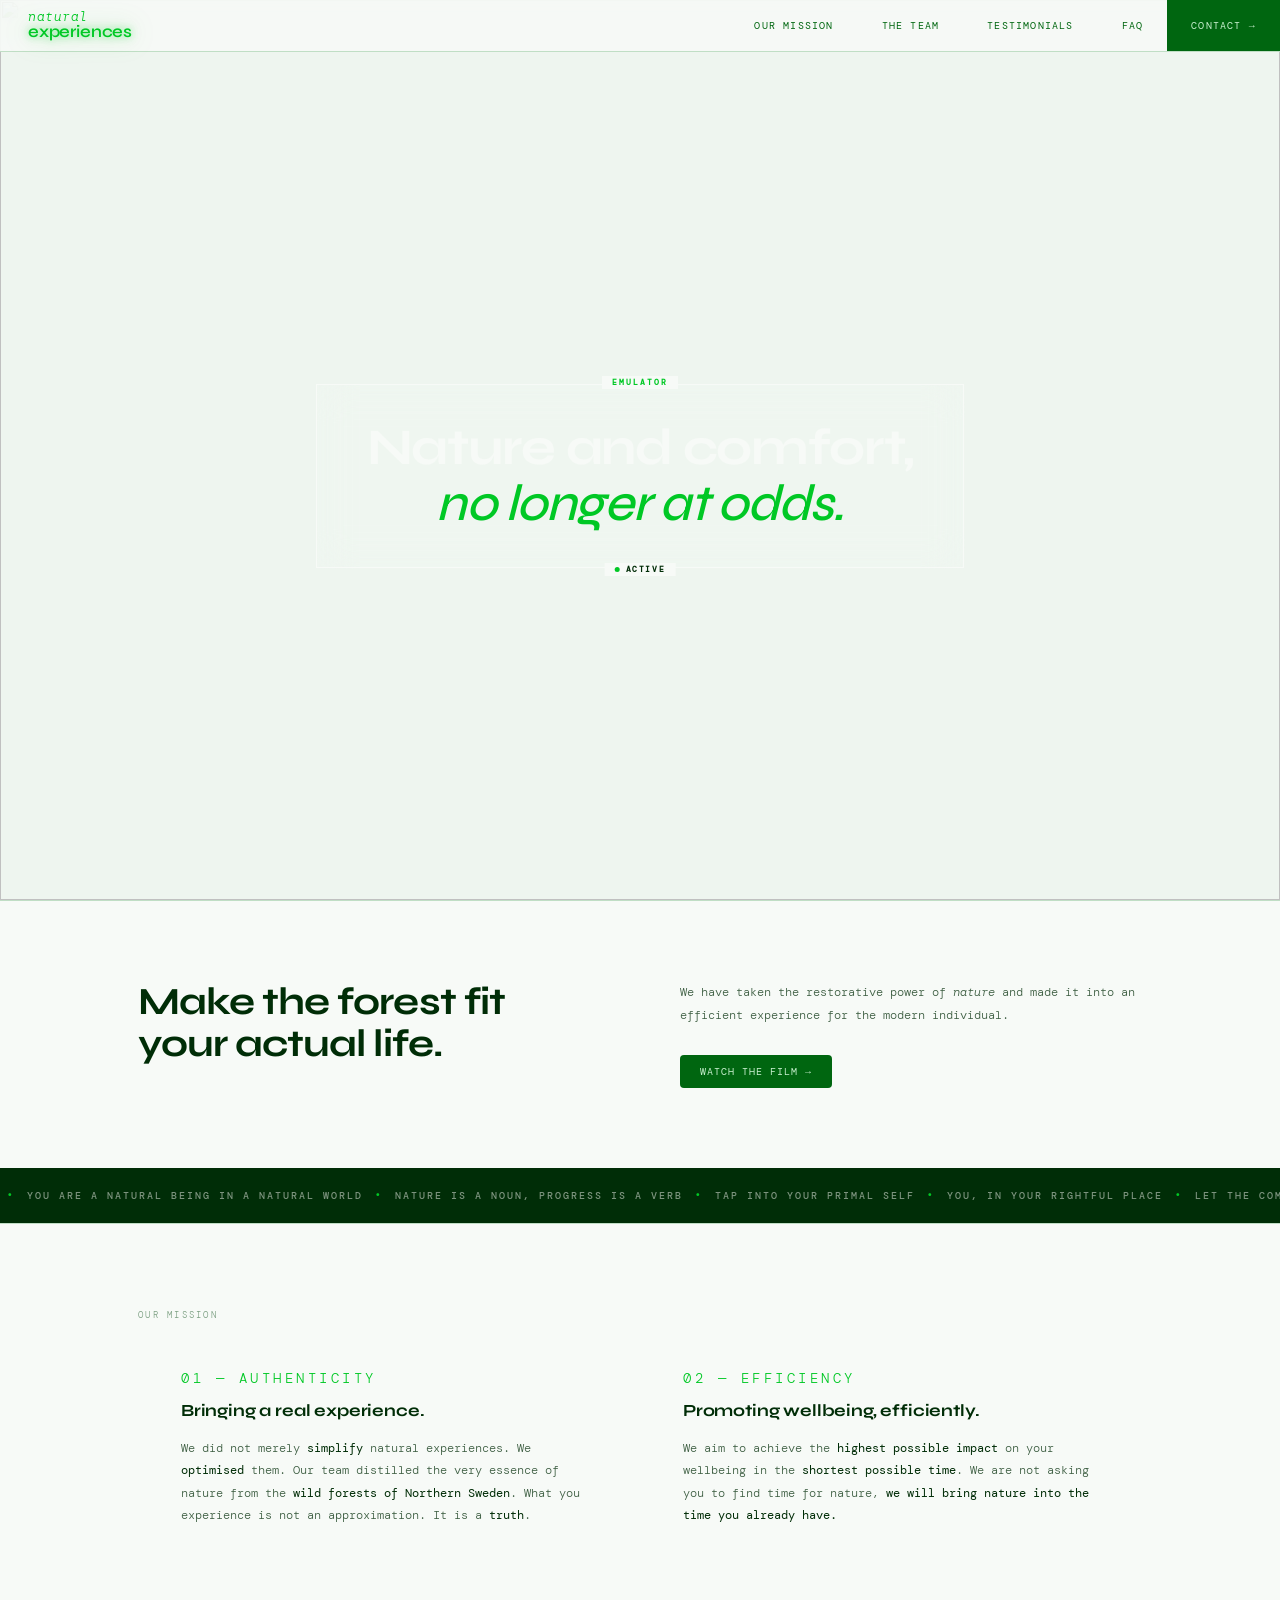
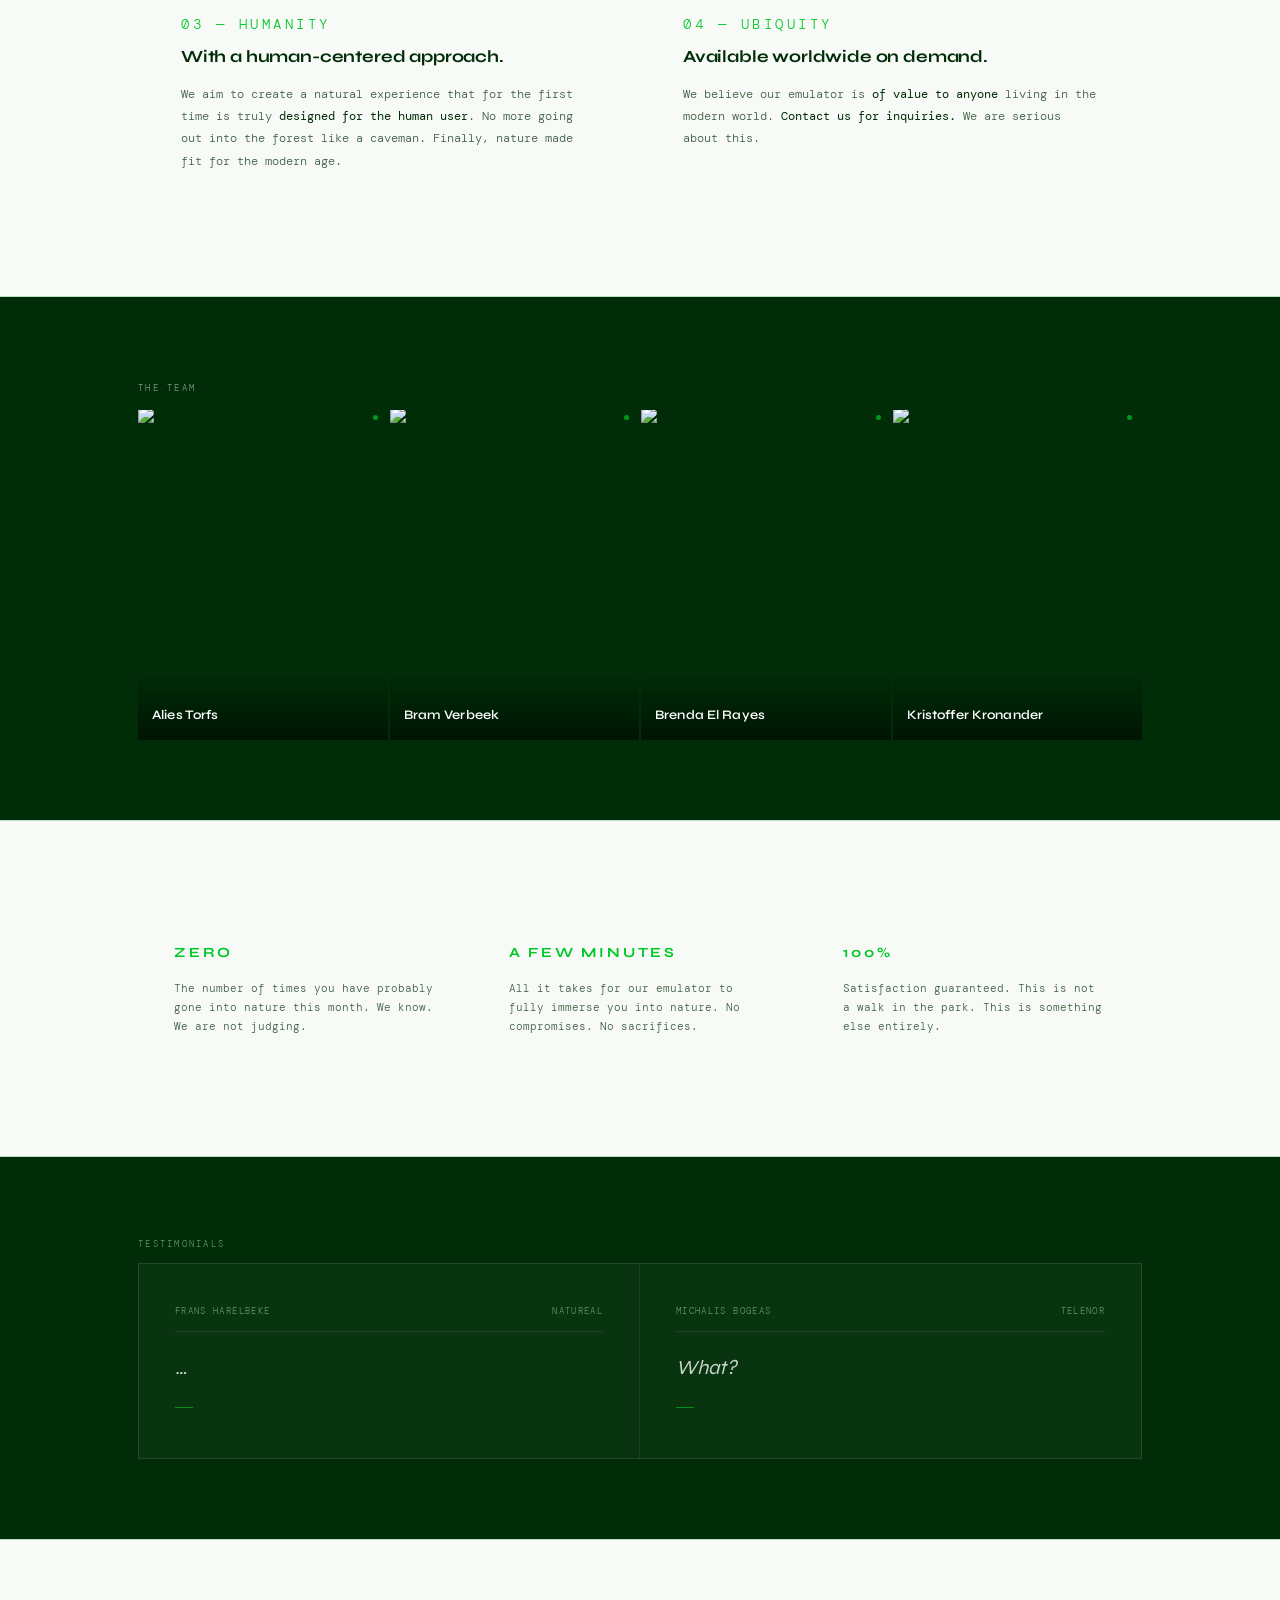
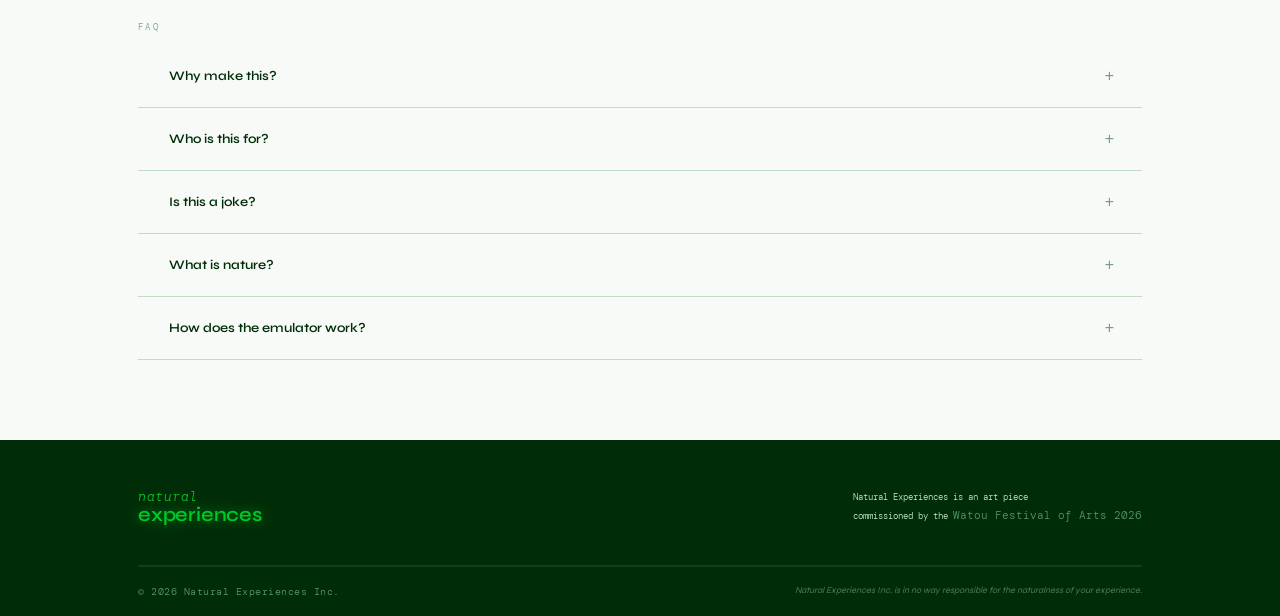
==== naturalexperiences.html @ 4c8d358d "First commit" ====
<!DOCTYPE html>
<html lang="en">
<head>
<meta charset="UTF-8">
<meta name="viewport" content="width=device-width, initial-scale=1.0">
<title>Natural Experiences</title>
<link rel="preconnect" href="https://fonts.googleapis.com">
<link rel="preconnect" href="https://fonts.gstatic.com" crossorigin>
<link href="https://fonts.googleapis.com/css2?family=Syne:ital,wght@0,400;0,600;0,700;0,800;1,400;1,600&family=DM+Mono:ital,wght@0,300;0,400;0,500;1,300;1,400&display=swap" rel="stylesheet">

<link rel="stylesheet" href="styles.css">
</head>
<body>

<!-- NAV -->
<nav>
  <a class="nav-logo" href="#">
    <span class="logo-natural">natural</span>
    <span class="logo-experiences">experiences</span>
  </a>
  <ul class="nav-links">
    <li><a href="#protocols">Our Mission</a></li>
    <li><a href="#personnel">The Team</a></li>
    <li><a href="#feedback">Testimonials</a></li>
    <li><a href="#documentation">FAQ</a></li>
    <li><a href="mailto:hello@naturalexperienc.es" class="nav-cta">Contact →</a></li>
  </ul>
</nav>

<!-- HERO -->
<div class="hero">
  <!-- Swap this <img> for a <video autoplay muted loop playsinline preload="auto"><source src="hero-bg.mp4" type="video/mp4"></video> when the .mp4 is ready -->
  <img class="hero-video" src="img/hero-bg.jpg" alt="">
  <div class="hero-overlay"></div>
  <div class="hero-gradient"></div>
  <div class="hero-vlines"></div>
  <div class="hero-corner tl"></div>
  <div class="hero-corner tr"></div>
  <div class="hero-corner bl"></div>
  <div class="hero-corner br"></div>
  <div class="hero-center">
    <div class="hero-frame">
      <div class="hero-frame-br"></div>
      <div class="hero-frame-label">Emulator</div>
      <h1 class="hero-tagline">Nature and comfort,<br><em>no longer at odds.</em></h1>
      <div class="hero-frame-status"><span class="hero-frame-dot"></span> Active</div>
    </div>
  </div>
  <div class="hero-cue"></div>
</div>

<!-- INTRO -->
<section>
  <div class="wrap">
    <div class="intro-grid">
      <div>
        <h2 class="intro-headline reveal">Make the forest fit your actual life.</h2>
      </div>
      <div class="reveal d1">
        <p class="intro-body">We have taken the restorative power of <em>nature</em> and made it into an efficient experience for the modern individual.</p>
        <button type="button" class="btn" id="open-film-modal">Watch the film →</button>
      </div>
    </div>
  </div>
</section>


<!-- MARQUEE STRIP -->
<div class="marquee-strip">
  <div class="marquee-inner">
    <div class="marquee-item"><span>·</span> You are a natural being in a natural world </div>
    <div class="marquee-item"><span>·</span> Nature is a noun, progress is a verb </div>
    <div class="marquee-item"><span>·</span> Tap into your primal self </div>
    <div class="marquee-item"><span>·</span> You, in your rightful place </div>
    <div class="marquee-item"><span>·</span> Let the comforting blanket of nature tuck you in. </div>
    <div class="marquee-item"><span>·</span> Explore your insides by letting in the outside </div>
    <div class="marquee-item"><span>·</span> Are you ready to get natured? </div>
    <div class="marquee-item"><span>·</span> You are a natural being in a natural world </div>
    <div class="marquee-item"><span>·</span> Nature is a noun, progress is a verb </div>
    <div class="marquee-item"><span>·</span> Tap into your primal self </div>
    <div class="marquee-item"><span>·</span> You, in your rightful place </div>
    <div class="marquee-item"><span>·</span> Let the comforting blanket of nature tuck you in. </div>
    <div class="marquee-item"><span>·</span> Explore your insides by letting in the outside </div>
    <div class="marquee-item"><span>·</span> Are you ready to get natured? </div>
  </div>
</div>

<!-- PROTOCOLS -->
<section id="protocols">
  <div class="wrap">
          <span class="section-code">Our Mission</span>
    <div class="protocols-grid">
      <div class="protocol reveal">
        <div class="protocol-code">
          <span>01 — Authenticity</span>
        </div>
        <h3 class="protocol-title">Bringing a real experience.</h3>
        <p class="protocol-text">We did not merely <strong>simplify</strong> natural experiences. We <strong>optimised</strong> them. Our team distilled the very essence of nature from the <strong>wild forests of Northern Sweden</strong>. What you experience is not an approximation. It is a <strong>truth</strong>.</p>
      </div>
      <div class="protocol reveal d1">
        <div class="protocol-code">
          <span>02 — Efficiency</span>
        </div>
        <h3 class="protocol-title">Promoting wellbeing, efficiently.</h3>
        <p class="protocol-text">We aim to achieve the <strong>highest possible impact</strong> on your wellbeing in the <strong>shortest possible time</strong>. We are not asking you to find time for nature, <strong>we will bring nature into the time you already have.</strong></p>
      </div>
      <div class="protocol reveal d2">
        <div class="protocol-code">
          <span>03 — Humanity</span>
        </div>
        <h3 class="protocol-title">With a human-centered approach.</h3>
        <p class="protocol-text">We aim to create a natural experience that for the first time is truly <strong>designed for the human user</strong>. No more going out into the forest like a caveman. Finally, nature made fit for the modern age.</p>
      </div>
      <div class="protocol reveal d1">
        <div class="protocol-code">
          <span>04 — Ubiquity</span>
        </div>
        <h3 class="protocol-title">Available worldwide on demand.</h3>
        <p class="protocol-text">We believe our emulator is <strong>of value to anyone</strong> living in the modern world. <strong>Contact us for inquiries.</strong> We are serious about this.</p>
      </div>
    </div>
  </div>
</section>

<!-- PERSONNEL -->
<section id="personnel">
  <div class="wrap">
    <span class="section-code">The Team</span>
    <div class="personnel-grid">
      <div class="personnel-card reveal">
        <div class="personnel-badge"></div>
        <div class="personnel-badge-dot"></div>
        <img src="img/alies.jpg" alt="Alies Torfs" loading="lazy">
        <div class="personnel-overlay">
          <div class="personnel-name">Alies Torfs</div>
        </div>
      </div>
      <div class="personnel-card reveal d1">
        <div class="personnel-badge"></div>
        <div class="personnel-badge-dot"></div>
        <img src="img/bram.jpg" alt="Bram Verbeek" loading="lazy">
        <div class="personnel-overlay">
          <div class="personnel-name">Bram Verbeek</div>
        </div>
      </div>
      <div class="personnel-card reveal d2">
        <div class="personnel-badge"></div>
        <div class="personnel-badge-dot"></div>
        <img src="img/brenda.jpg" alt="Brenda El Rayes" loading="lazy">
        <div class="personnel-overlay">
          <div class="personnel-name">Brenda El Rayes</div>
        </div>
      </div>
      <div class="personnel-card reveal d3">
        <div class="personnel-badge"></div>
        <div class="personnel-badge-dot"></div>
        <img src="img/kristoffer.jpg" alt="Kristoffer Kronander" loading="lazy">
        <div class="personnel-overlay">
          <div class="personnel-name">Kristoffer Kronander</div>
        </div>
      </div>
    </div>
  </div>
</section>

<!-- WELLNESS AUDIT -->
<section>
  <div class="wrap">
    <div class="audit-grid">
      <div class="audit-cell reveal">
        <div class="audit-num">Zero</div>
        <p class="audit-desc">The number of times you have probably gone into nature this month. We know. We are not judging.</p>
        <div class="audit-bar" style="width: 0%"></div>
      </div>
      <div class="audit-cell reveal d1">
        <div class="audit-num">A few minutes</div>
        <p class="audit-desc">All it takes for our emulator to fully immerse you into nature. No compromises. No sacrifices.</p>
        <div class="audit-bar" style="width: 0%"></div>
      </div>
      <div class="audit-cell reveal d2">
        <div class="audit-num">100%</div>
        <p class="audit-desc">Satisfaction guaranteed. This is not a walk in the park. This is something else entirely.</p>
        <div class="audit-bar" style="width: 0%"></div>
      </div>
    </div>
  </div>
</section>

<!-- PARTICIPANT FEEDBACK -->
<section class="feedback-section" id="feedback">
  <div class="wrap">
    <div class="section-header">
      <span class="section-code">Testimonials</span>
    </div>
    <div class="feedback-form reveal">
      <div class="feedback-entries">
        <div class="feedback-entry">
          <div class="feedback-entry-header">
            <span>Frans Harelbeke</span>
            <span>NatuReal</span>
          </div>
          <p class="feedback-quote">…</p>
          <div class="feedback-line"></div>
        </div>
        <div class="feedback-entry">
          <div class="feedback-entry-header">
            <span>Michalis Bogeas</span>
            <span>Telenor</span>
          </div>
          <p class="feedback-quote">What?</p>
          <div class="feedback-line"></div>
        </div>
      </div>
    </div>
  </div>
</section>

<!-- DOCUMENTATION / FAQ -->
<section id="documentation">
  <div class="wrap">
    <div class="section-header">
      <span class="section-code">FAQ</span>
    </div>
      <div class="doc-content">

        <div class="faq-item">
          <button class="faq-q" onclick="toggle(this)">
            <span class="faq-num">6.1</span>
            <span class="faq-q-text">Why make this?</span>
            <span class="faq-icon">+</span>
          </button>
          <div class="faq-body">
            <div class="faq-body-inner">
              <p>Mankind now lives in a world of its own making. Large parts of our days are spent in an environment - be it digital or urban - ruled by the proclivities of the human eye. Although this has made us more productive, safer and healthier than ever, humans long for natural experiences. This poses a conundrum: sacrificing precious time and space towards such experiences does not fit our busy modern world. To bridge this gap, we have developed a full immersion into the natural which can be housed indoors. </p>
            </div>
          </div>
        </div>

        <div class="faq-item">
          <button class="faq-q" onclick="toggle(this)">
            <span class="faq-num">6.2</span>
            <span class="faq-q-text">Who is this for?</span>
            <span class="faq-icon">+</span>
          </button>
          <div class="faq-body">
            <div class="faq-body-inner">
           </div>
          </div>
        </div>

        <div class="faq-item">
          <button class="faq-q" onclick="toggle(this)">
            <span class="faq-num">6.3</span>
            <span class="faq-q-text">Is this a joke?</span>
            <span class="faq-icon">+</span>
          </button>
          <div class="faq-body">
            <div class="faq-body-inner">
              <p>We do not consider the wellness of our customers to be a laughing matter. Our emulator constitutes a sincere attempt to close the growing chasm between nature and society. </p>
            </div>
          </div>
        </div>

        <div class="faq-item">
          <button class="faq-q" onclick="toggle(this)">
            <span class="faq-num">6.4</span>
            <span class="faq-q-text">What is nature?</span>
            <span class="faq-icon">+</span>
          </button>
          <div class="faq-body">
            <div class="faq-body-inner">
            </div>
          </div>
        </div>

        <div class="faq-item">
          <button class="faq-q" onclick="toggle(this)">
            <span class="faq-num">6.5</span>
            <span class="faq-q-text">How does the emulator work?</span>
            <span class="faq-icon">+</span>
          </button>
          <div class="faq-body">
            <div class="faq-body-inner">
            </div>
          </div>
        </div>

    </div>
  </div>
</section>

<!-- FILM MODAL -->
<div class="film-modal" id="film-modal" aria-hidden="true">
  <div class="film-modal-dialog" role="dialog" aria-modal="true" aria-label="Natural Experiences film">
    <button type="button" class="film-modal-close" id="close-film-modal" aria-label="Close video">Close</button>
    <video id="film-player" controls preload="metadata" playsinline>
      <source src="img/commercial-film.mp4" type="video/mp4">
      Your browser does not support the video tag.
    </video>
  </div>
</div>

<!-- FOOTER -->
<footer>
  <div class="wrap">
    <div class="footer-top">
      <div>
        <div class="footer-logo">
          <div style="font-family:var(--font-mono);font-style:italic;font-weight:300;font-size:13px;color:var(--green-accent);line-height:1.1;letter-spacing:0.04em">natural</div>
          <div style="font-family:var(--font-display);font-weight:600;font-size:20px;color:var(--green-accent);letter-spacing:-0.01em;line-height:1;filter:drop-shadow(0 0 6px rgba(0,200,37,0.5))">experiences</div>
        </div>
      </div>
      <div class="footer-links">
        <div class="footer-col">
          <ul>
            <li> Natural Experiences is an art piece <br> commissioned by the <a href="https://www.kunstenfestivalwatou.be/en/" target="_blank">Watou Festival of Arts 2026</a></li>
          </ul>
        </div>
      </div>
    </div>
    <div class="footer-bottom">
      <span class="footer-copy">© 2026 Natural Experiences Inc.</span>
      <span class="footer-disc">Natural Experiences Inc. is in no way responsible for the naturalness of your experience.</span>
    </div>
  </div>
</footer>

<script>
  window.addEventListener('scroll', () => {
    document.querySelector('nav').style.borderBottomColor = scrollY > 20 ? 'var(--line)' : 'var(--line)';
  });

  const io = new IntersectionObserver(entries => {
    entries.forEach(e => { if (e.isIntersecting) { e.target.classList.add('visible'); io.unobserve(e.target); } });
  }, { threshold: 0.07 });
  document.querySelectorAll('.reveal').forEach(el => io.observe(el));

  function toggle(btn) {
    const item = btn.closest('.faq-item');
    const open = item.classList.contains('open');
    document.querySelectorAll('.faq-item.open').forEach(i => i.classList.remove('open'));
    if (!open) item.classList.add('open');
  }

  const openFilmModalBtn = document.getElementById('open-film-modal');
  const closeFilmModalBtn = document.getElementById('close-film-modal');
  const filmModal = document.getElementById('film-modal');
  const filmPlayer = document.getElementById('film-player');
  const filmPlayDelayMs = 100;
  let filmPlayTimeout = null;

  function openFilmModal() {
    filmModal.classList.add('open');
    filmModal.setAttribute('aria-hidden', 'false');
    document.body.classList.add('no-scroll');
    clearTimeout(filmPlayTimeout);
    filmPlayTimeout = setTimeout(() => {
      if (filmModal.classList.contains('open')) {
        filmPlayer.play().catch(() => {});
      }
    }, filmPlayDelayMs);
  }

  function closeFilmModal() {
    filmModal.classList.remove('open');
    filmModal.setAttribute('aria-hidden', 'true');
    document.body.classList.remove('no-scroll');
    clearTimeout(filmPlayTimeout);
    filmPlayer.pause();
    try {
      filmPlayer.currentTime = 0;
    } catch (_) {}
  }

  openFilmModalBtn.addEventListener('click', openFilmModal);
  closeFilmModalBtn.addEventListener('click', closeFilmModal);
  filmModal.addEventListener('click', e => {
    if (e.target === filmModal) closeFilmModal();
  });

  document.addEventListener('keydown', e => {
    if (e.key === 'Escape' && filmModal.classList.contains('open')) {
      closeFilmModal();
    }
  });
</script>
</body>
</html>
---- styles.css ----
:root {
    --white: #F7FAF7;
    --off-white: #EEF5EF;
    --green-deep: #002D07;
    --green-mid: #006610;
    --green-accent: rgb(0, 200, 37);
    --green-light: #C8F0CF;
    --green-xlight: #EAF9ED;
    --line: #C0DEC5;
    --line-dark: #5A9965;
    --text-muted: #3D5E42;
    --text-dim: #7A9E80;
    --warn: #8B6914;
    --warn-bg: #FFF8E6;
    --font-display: 'Syne', sans-serif;
    --font-mono: 'DM Mono', monospace;
    --font-serif: 'Syne', sans-serif;
  }

  *, *::before, *::after { box-sizing: border-box; margin: 0; padding: 0; }
  html { scroll-behavior: smooth; }

  body {
    background: var(--white);
    color: var(--green-deep);
    font-family: var(--font-mono);
    font-size: 12px;
    font-weight: 300;
    line-height: 1.7;
    overflow-x: hidden;
  }

  /* ── NAV ── */
  nav {
    position: fixed;
    top: 0; left: 0; right: 0;
    z-index: 100;
    display: flex;
    align-items: stretch;
    justify-content: space-between;
    background: rgba(247,250,247,0.90);
    backdrop-filter: blur(12px);
    border-bottom: 1px solid var(--line);
    height: 52px;
  }
  .nav-logo {
    display: flex;
    flex-direction: column;
    justify-content: center;
    align-items: flex-start;
    padding: 0 28px;
    text-decoration: none;
    line-height: 1.05;
    gap: 0;
  }
  .logo-natural {
    font-family: var(--font-mono);
    font-style: italic;
    font-weight: 300;
    font-size: 13px;
    color: var(--green-accent);
    letter-spacing: 0.04em;
  }
  .logo-experiences {
    font-family: var(--font-display);
    font-weight: 600;
    font-size: 17px;
    color: var(--green-accent);
    letter-spacing: -0.01em;
    filter: drop-shadow(0 0 5px rgba(0,200,37,0.55)) drop-shadow(0 0 12px rgba(0,200,37,0.25));
  }
  .nav-links {
    display: flex;
    align-items: stretch;
    list-style: none;
    margin-left: auto;
  }
  .nav-links li { display: flex; }
  .nav-links a {
    display: flex;
    align-items: center;
    padding: 0 24px;
    font-size: 10px;
    font-weight: normal;
    letter-spacing: 0.12em;
    text-transform: uppercase;
    text-decoration: none;
    color: var(--green-mid);
    transition: background 0.15s, color 0.15s;
  }
  .nav-links a:hover { background: var(--green-xlight); color: var(--green-mid); }
  .nav-cta {
    background: var(--green-mid) !important;
    color: var(--green-light) !important;
    border-left: none !important;
  }
  .nav-cta:hover { background: var(--green-accent) !important; color: var(--white) !important; }

  /* ── HERO ── */
  .hero {
    height: 100vh;
    position: relative;
    overflow: hidden;
    padding-top: 52px;
  }
  .hero-video {
    position: absolute;
    inset: 0;
    width: 100%;
    height: 100%;
    object-fit: cover;
    z-index: 0;
    background: var(--off-white);
  }
  .hero-center {
    position: absolute;
    inset: 52px 0 0;
    display: flex;
    flex-direction: column;
    align-items: center;
    justify-content: center;
    text-align: center;
    z-index: 3;
  }

  /* emulator frame */
  .hero-frame {
    position: relative;
    display: inline-block;
    padding: 35px 50px;
    border: 1px solid var(--line);
    border-color: var(--white);
    background: rgba(247,250,247,0.15);
    backdrop-filter: blur(18px);
    -webkit-backdrop-filter: blur(18px);
  }
  .hero-frame-label {
    position: absolute;
    top: -9px; left: 50%;
    transform: translateX(-50%);
    background: var(--white);
    padding: 0 10px;
    font-size: 8px;
    font-weight: 800;
    letter-spacing: 0.25em;
    text-transform: uppercase;
    color: var(--green-accent);
    white-space: nowrap;
  }
  .hero-frame-status {
    position: absolute;
    bottom: -9px; left: 50%;
    transform: translateX(-50%);
    background: var(--white);
    padding: 0 10px;
    font-size: 8px;
    font-weight: 800;
    letter-spacing: 0.2em;
    text-transform: uppercase;
    color: var(--green-deep);
    white-space: nowrap;
    display: flex;
    align-items: center;
    gap: 6px;
  }
  .hero-frame-dot {
    width: 5px; height: 5px;
    background: var(--green-accent);
    border-radius: 50%;
    animation: blink 1.4s step-end infinite;
    flex-shrink: 0;
  }
  @keyframes blink { 0%,100%{opacity:1} 50%{opacity:0} }

  .hero-tagline {
    font-family: var(--font-display);
    font-size: clamp(26px, 4vw, 58px);
    font-weight: 700;
    letter-spacing: -0.025em;
    line-height: 1.1;
    color: var(--white);
  }
  .hero-tagline em {
    font-style: italic;
    font-family: inherit;
    font-weight: 500;
    color: var(--green-accent);
  }
  .hero-protocol { display: none; }
  .hero-mandate { display: none; }

  /* ── SHARED ── */
  .wrap { max-width: 1100px; margin: 0 auto; padding: 0 48px; }
  section { border-top: 1px solid var(--line); padding: 80px 0; }

  .section-header {
    display: flex;
    justify-content: space-between;
    align-items: baseline;
    margin-bottom: 10px;
  }
  .section-code {
    font-size: 9px;
    letter-spacing: 0.25em;
    text-transform: uppercase;
    color: var(--text-dim);
  }
  .section-title {
    font-family: var(--font-display);
    font-size: clamp(22px, 3vw, 36px);
    font-style: italic;
    font-weight: 500;
    letter-spacing: -0.02em;
    color: var(--green-accent);
  }
  .section-title em { font-style: italic; font-family: var(--font-serif); font-weight: 400; color: var(--green-mid); }
  .section-ref {
    font-size: 9px;
    letter-spacing: 0.15em;
    text-transform: uppercase;
    color: var(--text-dim);
    text-align: right;
  }

  /* ── NOTICE BOX ── */
  .notice {
    border: 1px solid var(--warn);
    background: var(--warn-bg);
    padding: 14px 20px;
    display: flex;
    gap: 12px;
    align-items: flex-start;
    margin-bottom: 48px;
  }
  .notice-label {
    font-size: 9px;
    font-weight: 500;
    letter-spacing: 0.2em;
    text-transform: uppercase;
    color: var(--warn);
    flex-shrink: 0;
    margin-top: 1px;
  }
  .notice-text { font-size: 11px; color: var(--warn); line-height: 1.6; }

  /* ── INTRO ── */
  .intro-grid { display: grid; grid-template-columns: 1fr 1fr; gap: 80px; align-items: start; }
  .intro-headline {
    font-family: var(--font-display);
    font-size: clamp(24px, 3vw, 42px);
    font-weight: 700;
    letter-spacing: -0.025em;
    line-height: 1.1;
    margin-bottom: 0;
  }
  .intro-headline em { font-style: italic; font-family: var(--font-serif); font-weight: 400; color: var(--green-mid); }
  .intro-body { color: var(--text-muted); line-height: 1.9; margin-bottom: 28px; }
  .btn {
    display: inline-flex;
    align-items: center;
    gap: 8px;
    background: var(--green-mid);
    color: var(--green-light);
    padding: 10px 20px;
    font-family: var(--font-mono);
    font-size: 10px;
    letter-spacing: 0.1em;
    text-transform: uppercase;
    text-decoration: none;
    border-radius: 4px;
    border: none;
    cursor: pointer;
    transition: background 0.15s;
    margin-right: 16px;
  }
  .btn:hover { background: var(--green-accent); }

  .no-scroll { overflow: hidden; }

  .film-modal {
    position: fixed;
    inset: 0;
    z-index: 300;
    display: none;
    align-items: center;
    justify-content: center;
    padding: 24px;
    background: rgba(0, 20, 4, 0.9);
  }
  .film-modal.open { display: flex; }
  .film-modal-dialog {
    width: min(1000px, 100%);
    background: #001b05;
    border: 1px solid rgba(200, 240, 207, 0.35);
    padding: 14px;
    box-shadow: 0 20px 50px rgba(0, 0, 0, 0.45);
  }
  .film-modal-close {
    display: inline-flex;
    margin-left: auto;
    margin-bottom: 10px;
    background: transparent;
    border: 1px solid rgba(200, 240, 207, 0.45);
    color: var(--green-light);
    padding: 6px 10px;
    font-family: var(--font-mono);
    font-size: 9px;
    letter-spacing: 0.12em;
    text-transform: uppercase;
    cursor: pointer;
  }
  .film-modal-close:hover {
    border-color: var(--green-accent);
    color: var(--green-accent);
  }
  #film-player {
    width: 100%;
    height: auto;
    max-height: 78vh;
    display: block;
    background: #000;
  }
  .btn-ghost {
    font-size: 10px;
    letter-spacing: 0.1em;
    text-transform: uppercase;
    text-decoration: none;
    color: var(--text-muted);
    transition: color 0.2s;
    border-bottom: 1px solid var(--line);
    padding-bottom: 2px;
  }
  .btn-ghost:hover { color: var(--green-accent); border-color: var(--green-deep); }

  /* ── MARQUEE STRIP ────────────────────────────────── */
  .marquee-strip {
    overflow: hidden;
    border-top: 1px solid var(--gray-line);
    border-bottom: 1px solid var(--gray-line);
    padding: 14px 0;
    background: var(--green-deep);
  }
  .marquee-inner {
    display: flex;
    gap: 0;
    animation: marquee 24s linear infinite;
    white-space: nowrap;
  }
  .marquee-item {
    display: flex;
    align-items: center;
    gap: 10px;
    padding: 5px 5px;
    font-size: 10px;
    font-weight: 500;
    letter-spacing: 0.2em;
    text-transform: uppercase;
    color: rgba(248,250,246,0.5);
    flex-shrink: 0;
  }
  .marquee-item span { color: var(--green-accent); font-size: 16px; line-height: 0; }
  @keyframes marquee {
    from { transform: translateX(0); }
    to { transform: translateX(-50%); }
  }

  /* ── WELLNESS AUDIT (stats) ── */
  .audit-grid { display: grid; grid-template-columns: repeat(3, 1fr); border: 0px solid var(--line); }
  .audit-cell {
    padding: 40px 36px;
    border-right: 0px solid var(--line);
    position: relative;
  }
  .audit-cell:last-child { border-right: none; }
  .audit-id {
    font-size: 9px;
    letter-spacing: 0.2em;
    text-transform: uppercase;
    color: var(--text-dim);
    margin-bottom: 16px;
    display: flex;
    justify-content: space-between;
  }
  .audit-num {
    font-family: var(--font-display);
    font-size: clamp(48px, 6vw, 80px);
    font-weight: 700;
    font-size: 14px;
    letter-spacing: 0.2em;
    text-transform: uppercase;
    color: var(--green-accent);
    margin-bottom: 14px;
  }
  .audit-desc { font-size: 11px; color: var(--text-muted); line-height: 1.75; }
  /* compliance bar */
  .audit-bar {
    position: absolute;
    bottom: 0; left: 0;
    height: 2px;
    background: var(--green-accent);
  }

  /* ── PERSONNEL ── */
  #personnel { background: var(--green-deep); }
  .personnel-grid { display: grid; grid-template-columns: repeat(4, 1fr); gap: 2px; margin-top: 10px; background: var(--green-deep);}
  .personnel-card { position: relative; overflow: hidden; aspect-ratio: 3/4; background: var(--green-deep); }
  .personnel-card img {
    width: 100%; height: 100%;
    object-fit: cover; display: block;
    filter: none;
    transition: transform 0.6s cubic-bezier(0.16,1,0.3,1);
  }
  .personnel-card:hover img { transform: scale(1.03); }
  .personnel-overlay {
    position: absolute; bottom: 0; left: 0; right: 0;
    padding: 32px 14px 14px;
    background: linear-gradient(transparent, rgba(0,15,3,0.82));
  }
  .personnel-id {
    font-size: 8px;
    letter-spacing: 0.2em;
    text-transform: uppercase;
    color: var(--green-accent);
    margin-bottom: 3px;
    opacity: 0.8;
  }
  .personnel-name {
    font-family: var(--font-display);
    font-size: 13px;
    font-weight: 600;
    color: #fff;
    letter-spacing: 0.01em;
  }
  /* ID badge strip at top of card */
  .personnel-badge {
    position: absolute;
    top: 0; left: 0; right: 0;
    background: var(--green-deep);
    height: 3px;
  }
  .personnel-badge-dot {
    position: absolute;
    top: 8px; right: 10px;
    width: 5px; height: 5px;
    background: var(--green-accent);
    border-radius: 50%;
    opacity: 0.7;
  }

  /* ── PROTOCOLS (missions) ── */
  .protocols-grid { display: grid; grid-template-columns: 1fr 1fr; }
  .protocol {
    padding: 44px;
    border: 0px solid var(--line);
    margin: -1px 0 0 -1px;
    transition: background 0.2s;
    position: relative;
  }
  .protocol-code {
    font-size: 14px;
    letter-spacing: 0.25em;
    text-transform: uppercase;
    color: var(--green-accent);
    margin-bottom: 10px;
    display: flex;
    justify-content: space-between;
    align-items: center;
  }
  .protocol-status {
    font-size: 8px;
    letter-spacing: 0.15em;
    color: var(--text-dim);
    background: var(--green-xlight);
    border: 1px solid var(--green-light);
    padding: 2px 8px;
  }
  .protocol-title {
    font-family: var(--font-display);
    font-size: 17px;
    font-weight: 700;
    letter-spacing: -0.01em;
    line-height: 1.2;
    margin-bottom: 16px;
  }
  .protocol-text { font-size: 12px; color: var(--text-muted); line-height: 1.85; }
  .protocol-text strong { color: var(--green-deep); font-weight: 400; }

  /* ── PARTICIPANT FEEDBACK (testimonials) ── */
  .feedback-section { background: var(--green-deep); }
  .feedback-section .section-header { border-color: rgba(255,255,255,0.1); }
  .feedback-section .section-code,
  .feedback-section .section-ref { color: var(--line-dark); }
  .feedback-section .section-title { color: var(--white); }

  .feedback-form {
    border: 1px solid rgba(255,255,255,0.1);
    background: rgba(255,255,255,0.03);
  }
  .feedback-form-header {
    border-bottom: 1px solid rgba(255,255,255,0.08);
    padding: 14px 24px;
    display: flex;
    justify-content: space-between;
    align-items: center;
  }
  .feedback-form-title {
    font-size: 9px;
    letter-spacing: 0.2em;
    text-transform: uppercase;
    color: var(--line-dark);
  }
  .feedback-form-id { font-size: 9px; letter-spacing: 0.15em; color: var(--text-dim); }
  .feedback-entries { display: grid; grid-template-columns: 1fr 1fr; }
  .feedback-entry {
    padding: 40px 36px;
    border-right: 1px solid rgba(255,255,255,0.08);
  }
  .feedback-entry:last-child { border-right: none; }
  .feedback-entry-header {
    display: flex;
    justify-content: space-between;
    margin-bottom: 20px;
    padding-bottom: 12px;
    border-bottom: 1px solid rgba(255,255,255,0.08);
    font-size: 9px;
    letter-spacing: 0.15em;
    text-transform: uppercase;
    color: var(--line-dark);
  }
  .feedback-quote {
    font-family: var(--font-serif);
    font-style: italic;
    font-size: 20px;
    color: rgba(247,250,247,0.8);
    line-height: 1.55;
    margin-bottom: 24px;
  }
  .feedback-line { width: 18px; height: 1px; background: var(--green-accent); margin-bottom: 10px; opacity: 0.6; }
  .feedback-author { font-family: var(--font-display); font-size: 11px; font-weight: 600; color: var(--green-light); }
  .feedback-co { font-size: 9px; color: var(--line-dark); letter-spacing: 0.12em; text-transform: uppercase; margin-top: 2px; }

  /* ── FAQ / DOCUMENTATION ── */
  .doc-layout { display: grid; grid-template-columns: 260px 1fr; gap: 0; border: 1px solid var(--line); }
  .doc-sidebar {
    border-right: 1px solid var(--line);
    padding: 36px 28px;
    background: var(--off-white);
    position: sticky;
    top: 81px;
    align-self: start;
    max-height: calc(100vh - 100px);
    overflow-y: auto;
  }
  .doc-sidebar-label {
    font-size: 8px;
    letter-spacing: 0.25em;
    text-transform: uppercase;
    color: var(--text-dim);
    margin-bottom: 20px;
    padding-bottom: 12px;
    border-bottom: 1px solid var(--line);
  }
  .doc-title {
    font-family: var(--font-display);
    font-size: 18px;
    font-weight: 700;
    letter-spacing: -0.02em;
    line-height: 1.25;
    margin-bottom: 14px;
  }
  .doc-title em { font-style: italic; font-family: var(--font-serif); font-weight: 400; color: var(--text-muted); }
  .doc-sidebar p { font-size: 11px; color: var(--text-muted); line-height: 1.75; margin-bottom: 20px; }
  .doc-contact { font-size: 10px; letter-spacing: 0.08em; text-transform: uppercase; color: var(--green-mid); text-decoration: none; transition: color 0.2s; }
  .doc-contact:hover { color: var(--green-deep); }

  .doc-content { padding: 0; }

  .faq-item { border-bottom: 1px solid var(--line); }
  .faq-q {
    width: 100%; background: none; border: none; cursor: pointer;
    display: flex;
    align-items: center;
    justify-content: space-between;
    padding: 22px 28px;
    text-align: left;
    gap: 16px;
    border-left: 3px solid transparent;
    transition: border-color 0.2s, background 0.15s;
  }
  .faq-q:hover { background: var(--green-xlight);}
  .faq-item.open .faq-q {background: var(--green-xlight); }
  .faq-num { display: none; }
  .faq-q-text { font-family: var(--font-display); font-size: 13px; font-weight: 600; color: var(--green-deep); }
  .faq-icon { font-size: 16px; color: var(--text-dim); transition: transform 0.3s, color 0.2s; font-weight: 300; text-align: right; }
  .faq-item.open .faq-icon { transform: rotate(45deg); color: var(--green-accent); }

  .faq-body { max-height: 0; overflow: scroll; transition: max-height 0.5s cubic-bezier(0.16,1,0.3,1); }
  .faq-item.open .faq-body { max-height: 900px; }
  .faq-body-inner {
    padding: 10px 28px 32px 28px;
    display: flex; flex-direction: column; gap: 14px;
  }
  .faq-body-inner p { font-size: 12px; color: var(--text-muted); line-height: 1.95; }
  .faq-body-inner strong { color: var(--green-deep); font-weight: 400; }
  .faq-aside {
    font-family: var(--font-serif); font-style: italic; font-size: 12px;
    color: var(--green-mid); padding: 14px 18px;
    border-left: 2px solid var(--green-accent);
    background: var(--green-xlight); line-height: 1.75;
  }

  /* ── FOOTER ── */
  footer {
    border-top: 2px solid var(--green-deep);
    background: var(--green-deep);
    padding: 48px 0 0;
    color: var(--green-light);
  }
  .footer-top {
    display: flex; justify-content: space-between; align-items: flex-start;
    padding-bottom: 40px;
    border-bottom: 1px solid rgba(255,255,255,0.08);
  }
  .footer-logo { font-family: var(--font-display); font-size: 16px; font-weight: 600; letter-spacing: -0.01em; color: var(--white); }
  .footer-tagline { font-size: 10px; color: var(--line-dark); margin-top: 6px; font-family: var(--font-serif); font-style: italic; }
  .footer-links { display: flex; gap: 56px; font-size: 9px; }
  .footer-col h4 { font-size: 8px; letter-spacing: 0.25em; text-transform: uppercase; color: var(--line-dark); margin-bottom: 14px; }
  .footer-col ul { list-style: none; display: flex; flex-direction: column; gap: 8px; }
  .footer-col a { font-size: 11px; color: var(--line-dark); text-decoration: none; transition: color 0.2s; }
  .footer-col a:hover { color: var(--white); }
  .footer-bottom {
    padding: 16px 0;
    display: flex; justify-content: space-between; align-items: center; gap: 20px;
    border-top: 1px solid rgba(255,255,255,0.07);
  }
  .footer-copy { font-size: 10px; color: var(--line-dark); letter-spacing: 0.05em; }
  .footer-disc { font-size: 9px; color: rgba(160,200,165,0.5); font-style: italic; font-family: var(--font-serif); }

  /* ── REVEAL ── */
  .reveal { opacity: 0; transform: translateY(14px); transition: opacity 0.6s ease, transform 0.6s ease; }
  .reveal.visible { opacity: 1; transform: none; }
  .d1 { transition-delay: 0.08s; } .d2 { transition-delay: 0.16s; } .d3 { transition-delay: 0.24s; }

  /* ── RESPONSIVE ── */
  @media (max-width: 860px) {
    .status-bar { padding: 7px 16px; font-size: 8px; }
    .status-bar-right { display: none; }
    nav { padding: 0; }
    .nav-logo { padding: 0 16px; font-size: 10px; }
    .nav-links { display: none; }
    .wrap { padding: 0 20px; }
    section { padding: 52px 0; }
    .intro-grid, .protocols-grid, .doc-layout { grid-template-columns: 1fr; }
    .audit-grid { grid-template-columns: 1fr; }
    .audit-cell { border-right: none; border-bottom: 1px solid var(--line); }
    .audit-cell:last-child { border-bottom: none; }
    .personnel-grid { grid-template-columns: 1fr 1fr; }
    .feedback-entries { grid-template-columns: 1fr; }
    .feedback-entry { border-right: none; border-bottom: 1px solid rgba(255,255,255,0.08); }
    .doc-sidebar { position: static; max-height: none; border-right: none; border-bottom: 1px solid var(--line); }
    .faq-body-inner { padding-left: 28px; }
    .footer-top { flex-direction: column; }
    .footer-bottom { flex-direction: column; text-align: center; }
    .hero-corner.tr, .hero-corner.br { display: none; }

    .film-modal { padding: 12px; }
    .film-modal-dialog { padding: 10px; }
    #film-player { max-height: 70vh; }
  }
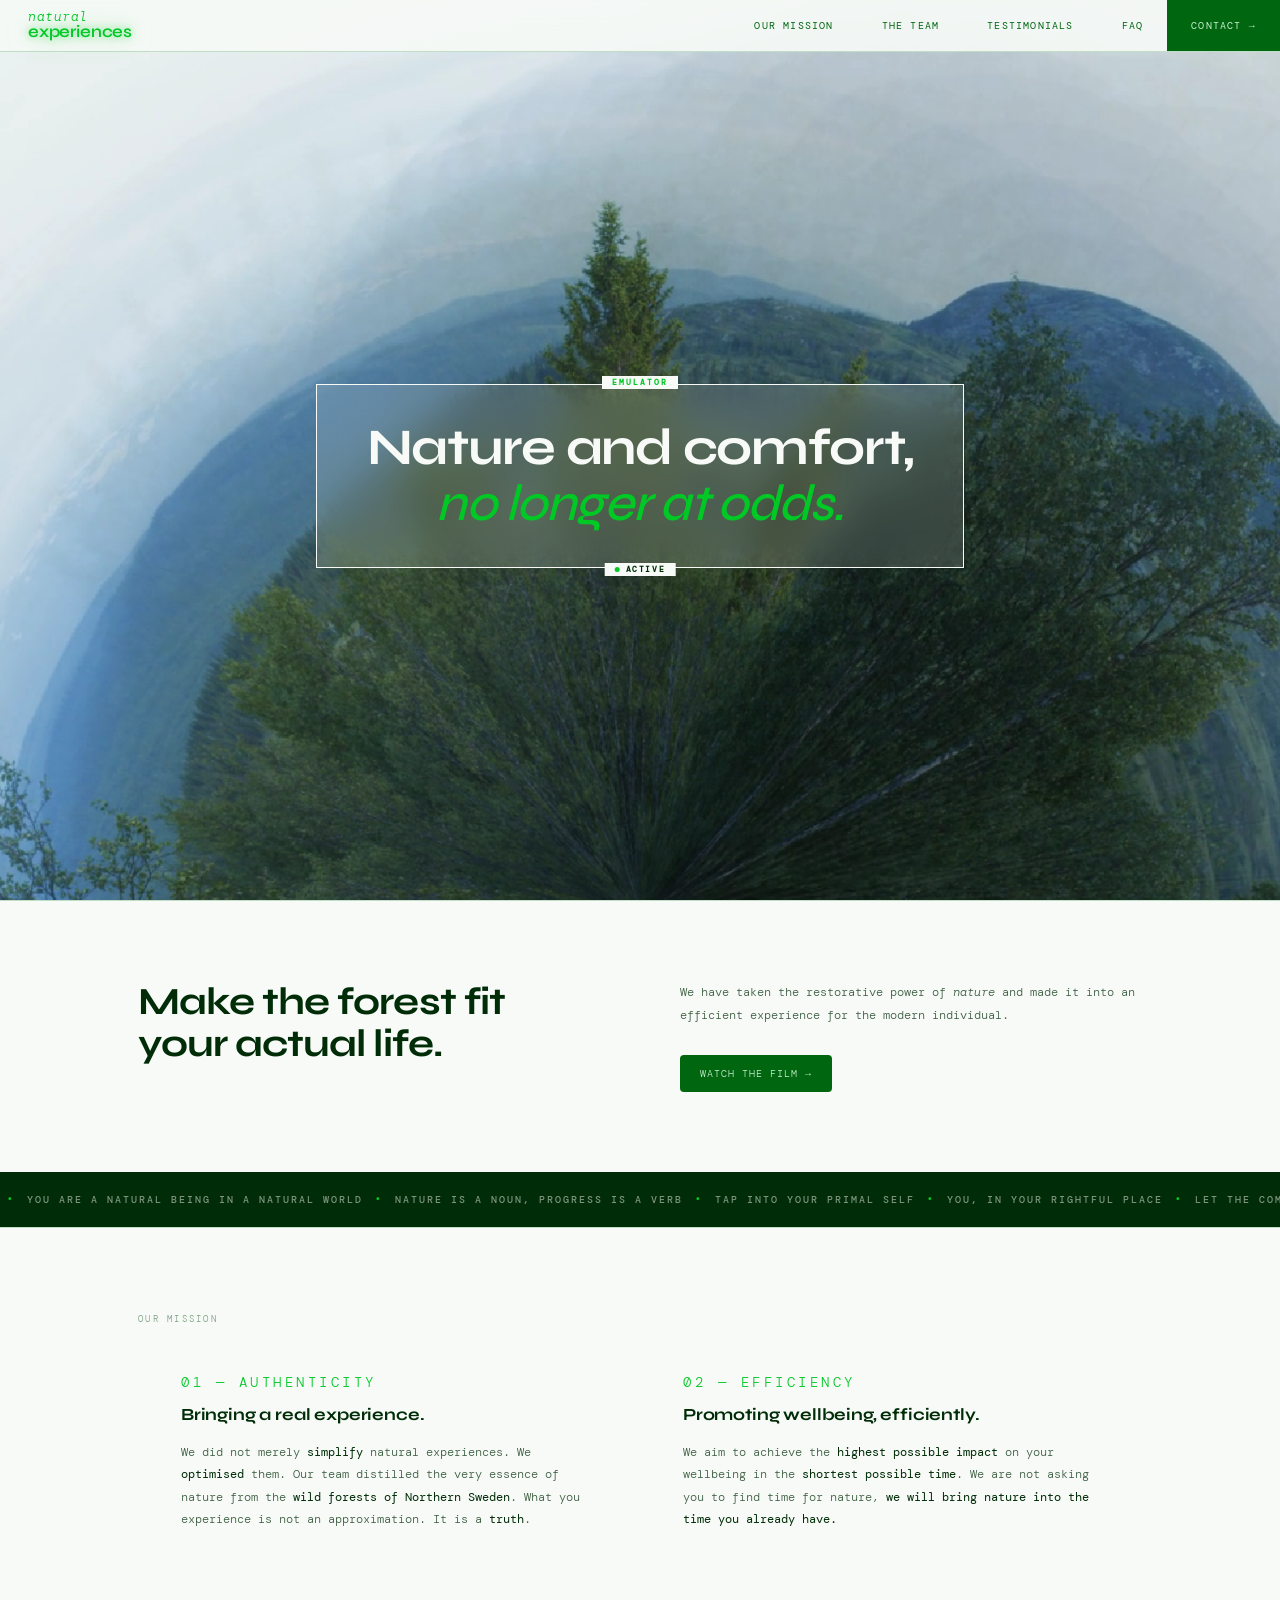
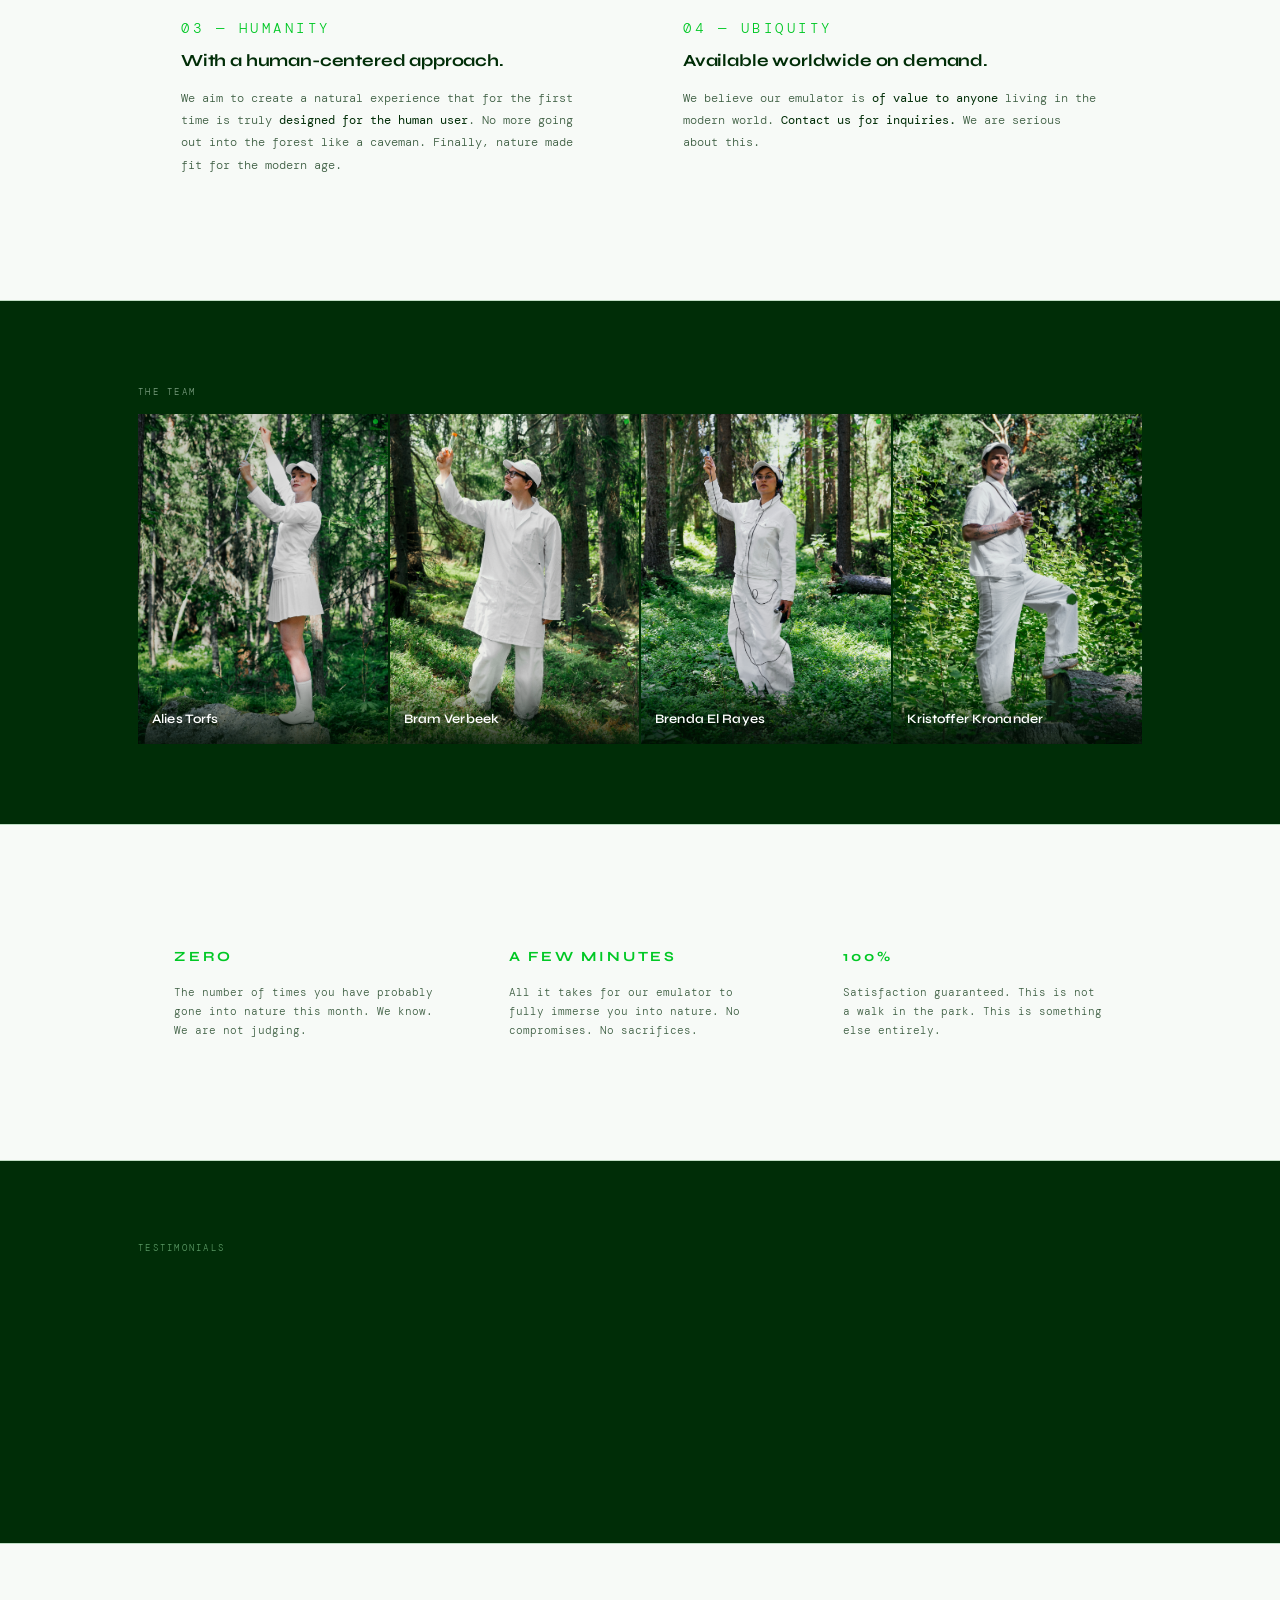
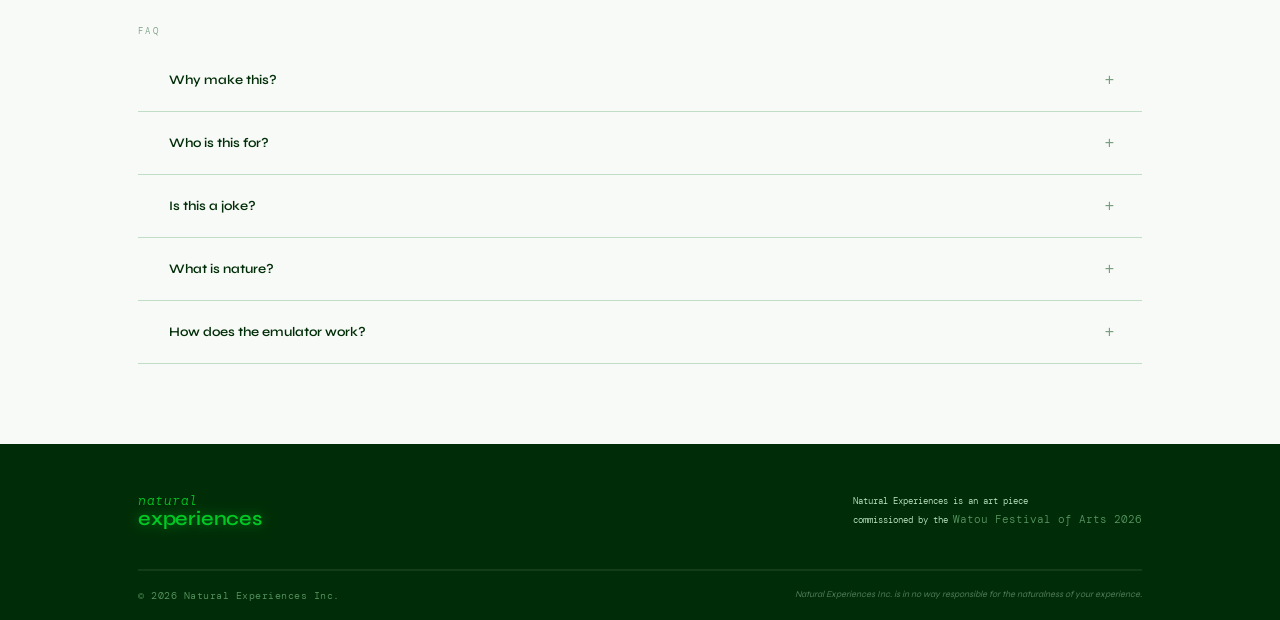
==== commit 990372de: "update" ====
--- a/naturalexperiences.html
+++ b/naturalexperiences.html
@@ -58,7 +58,12 @@
       </div>
       <div class="reveal d1">
         <p class="intro-body">We have taken the restorative power of <em>nature</em> and made it into an efficient experience for the modern individual.</p>
-        <button type="button" class="btn" id="open-film-modal">Watch the film →</button>
+        <a
+          class="btn"
+          id="open-film-modal"
+          href="https://player.vimeo.com/video/1145625119?h=a353f29f53"
+          target="_blank"
+          rel="noopener noreferrer">Watch the film →</a>
       </div>
     </div>
   </div>
@@ -293,10 +298,17 @@
 <div class="film-modal" id="film-modal" aria-hidden="true">
   <div class="film-modal-dialog" role="dialog" aria-modal="true" aria-label="Natural Experiences film">
     <button type="button" class="film-modal-close" id="close-film-modal" aria-label="Close video">Close</button>
-    <video id="film-player" controls preload="metadata" playsinline>
-      <source src="img/commercial-film.mp4" type="video/mp4">
-      Your browser does not support the video tag.
-    </video>
+    <iframe
+      id="film-player"
+      title="vimeo-player"
+      src="about:blank"
+      width="640"
+      height="360"
+      frameborder="0"
+      referrerpolicy="strict-origin-when-cross-origin"
+      allow="autoplay; fullscreen; picture-in-picture; clipboard-write; encrypted-media; web-share"
+      allowfullscreen>
+    </iframe>
   </div>
 </div>
 
@@ -346,30 +358,21 @@
   const closeFilmModalBtn = document.getElementById('close-film-modal');
   const filmModal = document.getElementById('film-modal');
   const filmPlayer = document.getElementById('film-player');
-  const filmPlayDelayMs = 100;
-  let filmPlayTimeout = null;
-
-  function openFilmModal() {
+  const filmPlayerBaseSrc = 'https://player.vimeo.com/video/1145625119?h=a353f29f53';
+
+  function openFilmModal(e) {
+    if (e) e.preventDefault();
     filmModal.classList.add('open');
     filmModal.setAttribute('aria-hidden', 'false');
     document.body.classList.add('no-scroll');
-    clearTimeout(filmPlayTimeout);
-    filmPlayTimeout = setTimeout(() => {
-      if (filmModal.classList.contains('open')) {
-        filmPlayer.play().catch(() => {});
-      }
-    }, filmPlayDelayMs);
+    filmPlayer.src = filmPlayerBaseSrc;
   }
 
   function closeFilmModal() {
     filmModal.classList.remove('open');
     filmModal.setAttribute('aria-hidden', 'true');
     document.body.classList.remove('no-scroll');
-    clearTimeout(filmPlayTimeout);
-    filmPlayer.pause();
-    try {
-      filmPlayer.currentTime = 0;
-    } catch (_) {}
+    filmPlayer.src = 'about:blank';
   }
 
   openFilmModalBtn.addEventListener('click', openFilmModal);
--- a/styles.css
+++ b/styles.css
@@ -315,10 +315,12 @@
   }
   #film-player {
     width: 100%;
+    aspect-ratio: 16 / 9;
     height: auto;
     max-height: 78vh;
     display: block;
     background: #000;
+    border: 0;
   }
   .btn-ghost {
     font-size: 10px;
